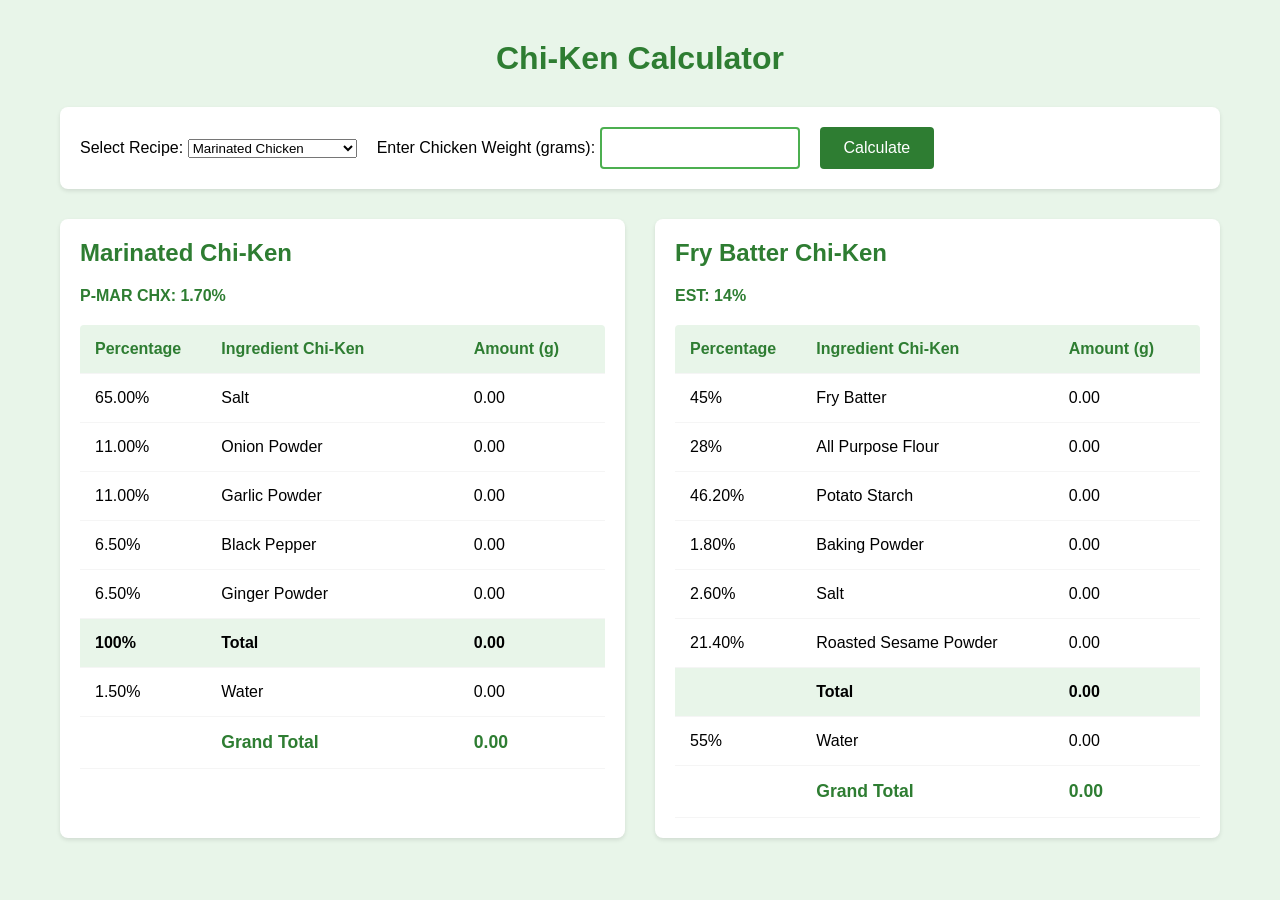
==== index.html @ 74b8fd9e "Add files via upload fix the bug" ====
<!DOCTYPE html>
<html lang="en">
<head>
    <meta charset="UTF-8">
    <meta name="viewport" content="width=device-width, initial-scale=1.0">
    <title>Marinade Calculator</title>
    <link rel="stylesheet" href="tst.css">
</head>
<body>
    <div class="container">
        <h1>Chi-Ken Calculator</h1>
        
        <div class="input-section">
            <div class="recipe-selector">
                <label for="recipe-type">Select Recipe:</label>
                <select id="recipe-type">
                    <option value="chicken">Marinated Chicken</option>
                    <option value="chicken-chop">Marinated Chicken Chop</option>
                </select>
            </div>
            <div class="weight-input">
                <label for="chicken-gram">Enter Chicken Weight (grams):</label>
                <input type="number" id="chicken-gram" min="0" step="1">
            </div>
            <button onclick="calculateAll()">Calculate</button>
        </div>

        <div class="results-container">
            <div class="result-section">
                <h2 id="recipe-title">Marinated Chicken</h2>
                <p class="est">P-MAR CHX: 1.70%</p>
                
                <div class="calculation-table">
                    <div class="row header">
                        <span>Percentage</span>
                        <span id="ingr">Ingredient</span>
                        <span>Amount (g)</span>
                    </div>
                    
                    <div class="row">
                        <span id="salt-percentage">58%</span>
                        <span>Salt</span>
                        <span id="salt">0.00</span>
                    </div>
                    <div class="row">
                        <span id="onion-percentage">12%</span>
                        <span>Onion Powder</span>
                        <span id="onion-powder">0.00</span>
                    </div>
                    <div class="row">
                        <span id="garlic-percentage">12%</span>
                        <span>Garlic Powder</span>
                        <span id="garlic-powder">0.00</span>
                    </div>
                    <div class="row">
                        <span id="pepper-percentage">8%</span>
                        <span>Black Pepper</span>
                        <span id="black-pepper">0.00</span>
                    </div>
                    <div class="row">
                        <span id="ginger-percentage">10%</span>
                        <span>Ginger Powder</span>
                        <span id="ginger-powder">0.00</span>
                    </div>
                    <div class="row total">
                        <span>100%</span>
                        <span>Total</span>
                        <span id="marinade-total">0.00</span>
                    </div>
                    <div class="row">
                        <span>1.50%</span>
                        <span>Water</span>
                        <span id="water1">0.00</span>
                    </div>
                    <div class="row grand-total">
                        <span></span>
                        <span>Grand Total</span>
                        <span id="marinade-grand-total">0.00</span>
                    </div>
                </div>
            </div>

            <div class="result-section">
                <h2 id="title">Fry Batter Procedure</h2>
                <p class="est">EST: 14%</p>
                <div class="calculation-table">
                    <div class="row header">
                        <span>Percentage</span>
                        <span id="ingrs">Ingredient</span>
                        <span>Amount (g)</span>
                    </div>
                    <div class="row">
                        <span>45%</span>
                        <span>Fry Batter</span>
                        <span id="fry-batter">0.00</span>
                    </div>
                    <div class="row">
                        <span>28%</span>
                        <span>All Purpose Flour</span>
                        <span id="flour">0.00</span>
                    </div>
                    <div class="row">
                        <span>46.20%</span>
                        <span>Potato Starch</span>
                        <span id="potato-starch">0.00</span>
                    </div>
                    <div class="row">
                        <span>1.80%</span>
                        <span>Baking Powder</span>
                        <span id="baking-powder">0.00</span>
                    </div>
                    <div class="row">
                        <span>2.60%</span>
                        <span>Salt</span>
                        <span id="salt2">0.00</span>
                    </div>
                    <div class="row">
                        <span>21.40%</span>
                        <span>Roasted Sesame Powder</span>
                        <span id="sesame-powder">0.00</span>
                    </div>
                    <div class="row total">
                        <span></span>
                        <span>Total</span>
                        <span id="batter-total">0.00</span>
                    </div>
                    <div class="row">
                        <span>55%</span>
                        <span>Water</span>
                        <span id="water2">0.00</span>
                    </div>
                    <div class="row grand-total">
                        <span></span>
                        <span>Grand Total</span>
                        <span id="batter-grand-total">0.00</span>
                    </div>
                </div>
            </div>
        </div>
    </div>
    <script src="tst.js"></script>
</body>
</html>
---- tst.css ----
:root {
    --primary-green: #2E7D32;
    --light-green: #4CAF50;
    --very-light-green: #E8F5E9;
    --white: #ffffff;
    --gray: #757575;
    --light-gray: #f5f5f5;
}

* {
    margin: 0;
    padding: 0;
    box-sizing: border-box;
    font-family: Arial, sans-serif;
}

body {
    background-color: var(--very-light-green);
    padding: 20px;
}

.container {
    max-width: 1200px;
    margin: 0 auto;
    padding: 20px;
}

h1 {
    color: var(--primary-green);
    text-align: center;
    margin-bottom: 30px;
}

h2 {
    color: var(--primary-green);
    margin-bottom: 20px;
}

.input-section {
    background-color: var(--white);
    padding: 20px;
    border-radius: 8px;
    box-shadow: 0 2px 4px rgba(0, 0, 0, 0.1);
    margin-bottom: 30px;
    display: flex;
    gap: 20px;
    align-items: center;
}

input[type="number"] {
    padding: 10px;
    border: 2px solid var(--light-green);
    border-radius: 4px;
    font-size: 16px;
    width: 200px;
}

button {
    background-color: var(--primary-green);
    color: var(--white);
    border: none;
    padding: 12px 24px;
    border-radius: 4px;
    cursor: pointer;
    font-size: 16px;
    transition: background-color 0.3s;
}

button:hover {
    background-color: var(--light-green);
}

.results-container {
    display: grid;
    grid-template-columns: repeat(auto-fit, minmax(500px, 1fr));
    gap: 30px;
}

.result-section {
    background-color: var(--white);
    padding: 20px;
    border-radius: 8px;
    box-shadow: 0 2px 4px rgba(0, 0, 0, 0.1);
}

.est {
    color: var(--primary-green);
    font-weight: bold;
    margin-bottom: 20px;
}

.calculation-table {
    width: 100%;
}

.row {
    display: grid;
    grid-template-columns: 1fr 2fr 1fr;
    padding: 10px;
    border-bottom: 1px solid var(--light-gray);
}

.row.header {
    font-weight: bold;
    background-color: var(--very-light-green);
    color: var(--primary-green);
    border-radius: 4px 4px 0 0;
}

.row span {
    padding: 5px;
}

.row.total {
    font-weight: bold;
    background-color: var(--very-light-green);
}

.row.grand-total {
    font-weight: bold;
    color: var(--primary-green);
    font-size: 1.1em;
}

@media (max-width: 768px) {
    .input-section {
        flex-direction: column;
    }
    
    input[type="number"] {
        width: 100%;
    }
    
    .results-container {
        grid-template-columns: 1fr;
    }
}
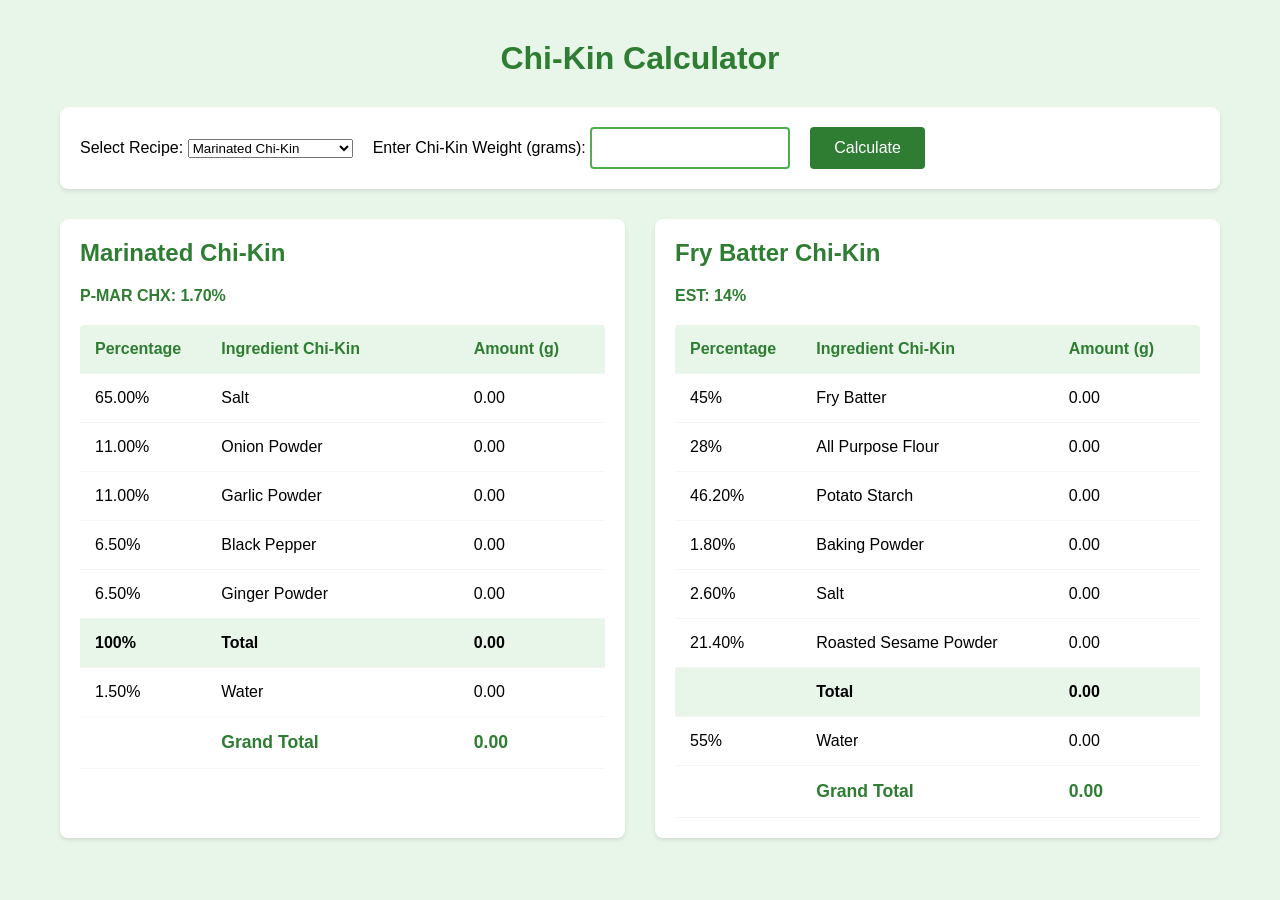
==== commit dead073b: "Add files via upload fix spelling" ====
--- a/index.html
+++ b/index.html
@@ -8,18 +8,18 @@
 </head>
 <body>
     <div class="container">
-        <h1>Chi-Ken Calculator</h1>
+        <h1>Chi-Kin Calculator</h1>
         
         <div class="input-section">
             <div class="recipe-selector">
                 <label for="recipe-type">Select Recipe:</label>
                 <select id="recipe-type">
-                    <option value="chicken">Marinated Chicken</option>
-                    <option value="chicken-chop">Marinated Chicken Chop</option>
+                    <option value="chicken">Marinated Chi-Kin</option>
+                    <option value="chicken-chop">Marinated Chi-Kin Chop</option>
                 </select>
             </div>
             <div class="weight-input">
-                <label for="chicken-gram">Enter Chicken Weight (grams):</label>
+                <label for="chicken-gram">Enter Chi-Kin Weight (grams):</label>
                 <input type="number" id="chicken-gram" min="0" step="1">
             </div>
             <button onclick="calculateAll()">Calculate</button>
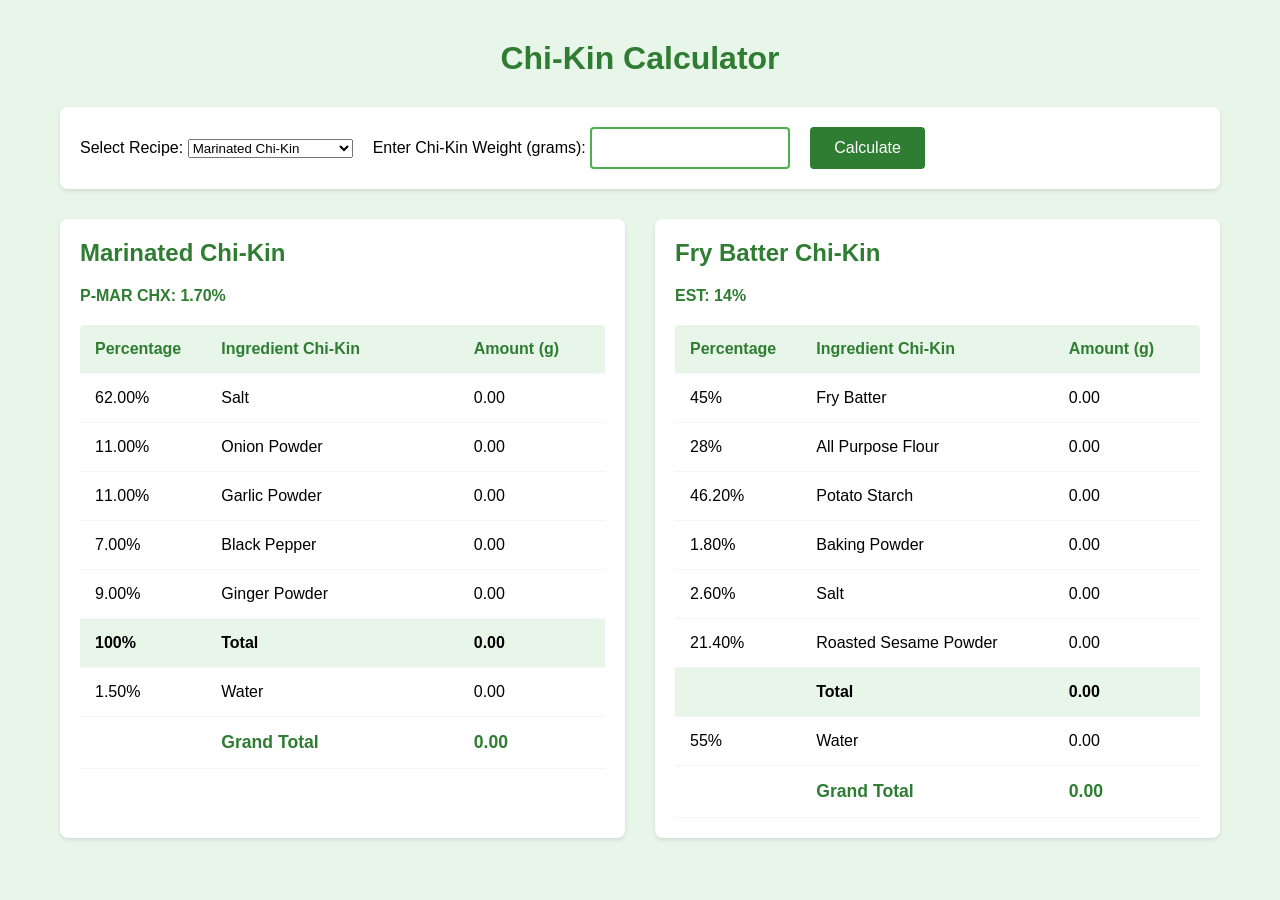
==== commit 24829be1: "Add files via upload" ====
--- a/index.html
+++ b/index.html
@@ -27,7 +27,7 @@
 
         <div class="results-container">
             <div class="result-section">
-                <h2 id="recipe-title">Marinated Chicken</h2>
+                <h2 id="recipe-title">Marinated Chi-kin</h2>
                 <p class="est">P-MAR CHX: 1.70%</p>
                 
                 <div class="calculation-table">
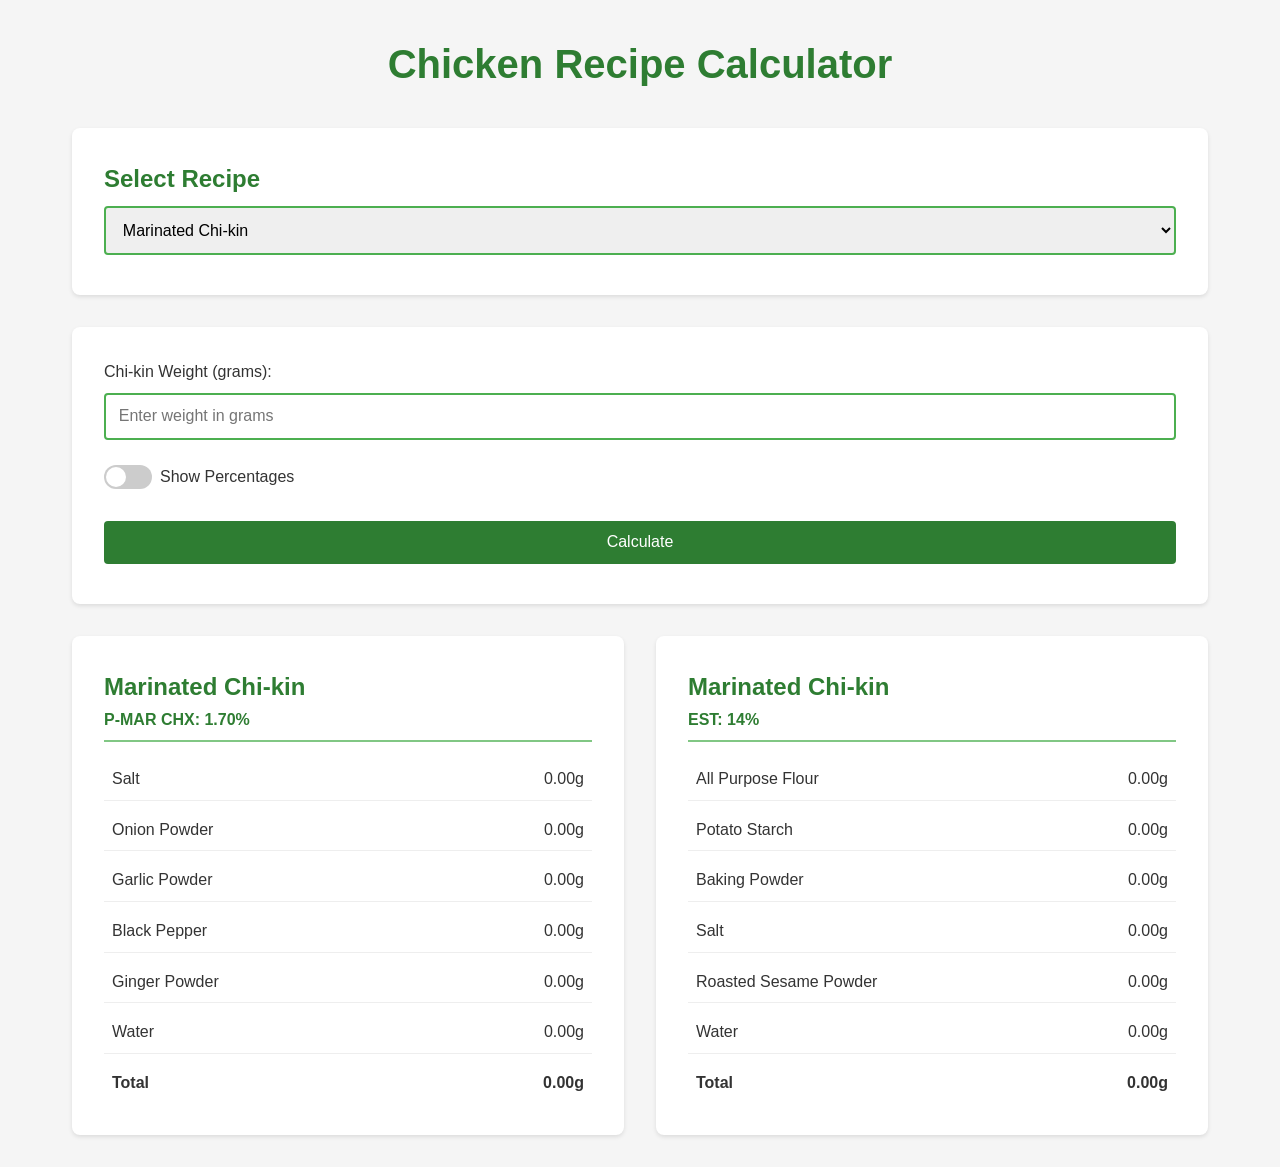
==== commit e380d00a: "Add files via upload" ====
--- a/index.html
+++ b/index.html
@@ -3,141 +3,56 @@
 <head>
     <meta charset="UTF-8">
     <meta name="viewport" content="width=device-width, initial-scale=1.0">
-    <title>Marinade Calculator</title>
-    <link rel="stylesheet" href="tst.css">
+    <title>Chi-kin Recipe Calculator</title>
+    <link rel="stylesheet" href="r.css">
 </head>
 <body>
     <div class="container">
-        <h1>Chi-Kin Calculator</h1>
+        <h1>Chicken Recipe Calculator</h1>
         
-        <div class="input-section">
-            <div class="recipe-selector">
-                <label for="recipe-type">Select Recipe:</label>
-                <select id="recipe-type">
-                    <option value="chicken">Marinated Chi-Kin</option>
-                    <option value="chicken-chop">Marinated Chi-Kin Chop</option>
-                </select>
-            </div>
-            <div class="weight-input">
-                <label for="chicken-gram">Enter Chi-Kin Weight (grams):</label>
-                <input type="number" id="chicken-gram" min="0" step="1">
-            </div>
-            <button onclick="calculateAll()">Calculate</button>
+        <div class="recipe-selector">
+            <h2>Select Recipe</h2>
+            <select id="recipeSelect">
+                <option value="marinated">Marinated Chi-kin</option>
+                <option value="chop">Marinated Chi-kin Chop</option>
+                <option value="soy">Soy Garlic</option>
+                <option value="spicy">Spicy Gochujang Sauce</option>
+            </select>
         </div>
 
-        <div class="results-container">
-            <div class="result-section">
-                <h2 id="recipe-title">Marinated Chi-kin</h2>
-                <p class="est">P-MAR CHX: 1.70%</p>
-                
-                <div class="calculation-table">
-                    <div class="row header">
-                        <span>Percentage</span>
-                        <span id="ingr">Ingredient</span>
-                        <span>Amount (g)</span>
-                    </div>
-                    
-                    <div class="row">
-                        <span id="salt-percentage">58%</span>
-                        <span>Salt</span>
-                        <span id="salt">0.00</span>
-                    </div>
-                    <div class="row">
-                        <span id="onion-percentage">12%</span>
-                        <span>Onion Powder</span>
-                        <span id="onion-powder">0.00</span>
-                    </div>
-                    <div class="row">
-                        <span id="garlic-percentage">12%</span>
-                        <span>Garlic Powder</span>
-                        <span id="garlic-powder">0.00</span>
-                    </div>
-                    <div class="row">
-                        <span id="pepper-percentage">8%</span>
-                        <span>Black Pepper</span>
-                        <span id="black-pepper">0.00</span>
-                    </div>
-                    <div class="row">
-                        <span id="ginger-percentage">10%</span>
-                        <span>Ginger Powder</span>
-                        <span id="ginger-powder">0.00</span>
-                    </div>
-                    <div class="row total">
-                        <span>100%</span>
-                        <span>Total</span>
-                        <span id="marinade-total">0.00</span>
-                    </div>
-                    <div class="row">
-                        <span>1.50%</span>
-                        <span>Water</span>
-                        <span id="water1">0.00</span>
-                    </div>
-                    <div class="row grand-total">
-                        <span></span>
-                        <span>Grand Total</span>
-                        <span id="marinade-grand-total">0.00</span>
-                    </div>
-                </div>
+        <div class="input-section">
+            <label for="chickenWeight">Chi-kin Weight (grams):</label>
+            <input type="number" id="chickenWeight" min="1" placeholder="Enter weight in grams">
+            <div class="toggle-container">
+                <label class="toggle">
+                    <input type="checkbox" id="showPercentages">
+                    <span class="slider"></span>
+                    Show Percentages
+                </label>
             </div>
+            <button id="calculateBtn">Calculate</button>
+        </div>
 
-            <div class="result-section">
-                <h2 id="title">Fry Batter Procedure</h2>
-                <p class="est">EST: 14%</p>
-                <div class="calculation-table">
-                    <div class="row header">
-                        <span>Percentage</span>
-                        <span id="ingrs">Ingredient</span>
-                        <span>Amount (g)</span>
-                    </div>
-                    <div class="row">
-                        <span>45%</span>
-                        <span>Fry Batter</span>
-                        <span id="fry-batter">0.00</span>
-                    </div>
-                    <div class="row">
-                        <span>28%</span>
-                        <span>All Purpose Flour</span>
-                        <span id="flour">0.00</span>
-                    </div>
-                    <div class="row">
-                        <span>46.20%</span>
-                        <span>Potato Starch</span>
-                        <span id="potato-starch">0.00</span>
-                    </div>
-                    <div class="row">
-                        <span>1.80%</span>
-                        <span>Baking Powder</span>
-                        <span id="baking-powder">0.00</span>
-                    </div>
-                    <div class="row">
-                        <span>2.60%</span>
-                        <span>Salt</span>
-                        <span id="salt2">0.00</span>
-                    </div>
-                    <div class="row">
-                        <span>21.40%</span>
-                        <span>Roasted Sesame Powder</span>
-                        <span id="sesame-powder">0.00</span>
-                    </div>
-                    <div class="row total">
-                        <span></span>
-                        <span>Total</span>
-                        <span id="batter-total">0.00</span>
-                    </div>
-                    <div class="row">
-                        <span>55%</span>
-                        <span>Water</span>
-                        <span id="water2">0.00</span>
-                    </div>
-                    <div class="row grand-total">
-                        <span></span>
-                        <span>Grand Total</span>
-                        <span id="batter-grand-total">0.00</span>
-                    </div>
-                </div>
+        <div class="results" id="results">
+            <div class="result-card marinade-section" id="marinade">
+                <h2 id="marinadeTitle">Marinade</h2>
+                <h4>P-MAR CHX: 1.70%</h4>
+                <div class="ingredients"></div>
+            </div>
+        
+            <div class="result-card marinade-section" id="fryBatter">
+                <h2 id="fryBatterTitle">Fry Batter</h2>
+                <h4>EST: 14%</h4>
+                <div class="ingredients"></div>
+            </div>
+        
+            <div class="result-card sauce-section" id="sauce">
+                <h2 id="sauceTitle"></h2>
+                <h4>EST: 10%</h4>
+                <div class="ingredients"></div>
             </div>
         </div>
-    </div>
-    <script src="tst.js"></script>
+        
+    <script src="r.js"></script>
 </body>
-</html>
+</html>
--- a/r.css
+++ b/r.css
@@ -0,0 +1,189 @@
+:root {
+    --primary-green: #2e7d32;
+    --light-green: #4caf50;
+    --lighter-green: #81c784;
+    --white: #ffffff;
+    --off-white: #f5f5f5;
+    --text-dark: #333333;
+}
+
+* {
+    margin: 0;
+    padding: 0;
+    box-sizing: border-box;
+    font-family: 'Segoe UI', Tahoma, Geneva, Verdana, sans-serif;
+}
+
+body {
+    background-color: var(--off-white);
+    color: var(--text-dark);
+    line-height: 1.6;
+}
+
+.container {
+    max-width: 1200px;
+    margin: 0 auto;
+    padding: 2rem;
+}
+
+h1 {
+    color: var(--primary-green);
+    text-align: center;
+    margin-bottom: 2rem;
+    font-size: 2.5rem;
+}
+
+h2 {
+    color: var(--primary-green);
+    
+}
+
+.recipe-selector {
+    background-color: var(--white);
+    padding: 2rem;
+    border-radius: 8px;
+    box-shadow: 0 2px 4px rgba(0,0,0,0.1);
+    margin-bottom: 2rem;
+}
+
+select, input, button {
+    width: 100%;
+    padding: 0.8rem;
+    margin: 0.5rem 0;
+    border: 2px solid var(--light-green);
+    border-radius: 4px;
+    font-size: 1rem;
+}
+
+select:focus, input:focus {
+    outline: none;
+    border-color: var(--primary-green);
+}
+
+button {
+    background-color: var(--primary-green);
+    color: var(--white);
+    border: none;
+    cursor: pointer;
+    transition: background-color 0.3s ease;
+}
+
+button:hover {
+    background-color: var(--light-green);
+}
+
+.input-section {
+    background-color: var(--white);
+    padding: 2rem;
+    border-radius: 8px;
+    box-shadow: 0 2px 4px rgba(0,0,0,0.1);
+    margin-bottom: 2rem;
+}
+
+.toggle-container {
+    margin: 1rem 0;
+}
+
+.toggle {
+    display: inline-flex;
+    align-items: center;
+    cursor: pointer;
+    gap: 0.5rem;
+}
+
+.toggle input {
+    display: none;
+}
+
+.slider {
+    position: relative;
+    width: 48px;
+    height: 24px;
+    background-color: #ccc;
+    border-radius: 24px;
+    transition: 0.3s;
+}
+
+.slider:before {
+    position: absolute;
+    content: "";
+    height: 20px;
+    width: 20px;
+    left: 2px;
+    bottom: 2px;
+    background-color: var(--white);
+    border-radius: 50%;
+    transition: 0.3s;
+}
+
+.toggle input:checked + .slider {
+    background-color: var(--primary-green);
+}
+
+.toggle input:checked + .slider:before {
+    transform: translateX(24px);
+}
+
+.results {
+    display: grid;
+    grid-template-columns: repeat(auto-fit, minmax(300px, 1fr));
+    gap: 2rem;
+}
+
+.result-card {
+    background-color: var(--white);
+    padding: 2rem;
+    border-radius: 8px;
+    box-shadow: 0 2px 4px rgba(0,0,0,0.1);
+    display: none;
+}
+
+.result-card.visible {
+    display: block;
+}
+
+.result-card h3 {
+    color: var(--primary-green);
+    margin-bottom: 1rem;
+    padding-bottom: 0.5rem;
+    border-bottom: 2px solid var(--lighter-green);
+}
+.result-card h4 {
+    color: var(--primary-green);
+    margin-bottom: 1rem;
+    padding-bottom: 0.5rem;
+    border-bottom: 2px solid var(--lighter-green);
+}
+
+.ingredients {
+    display: flex;
+    flex-direction: column;
+    gap: 0.5rem;
+}
+
+.ingredient-row {
+    display: flex;
+    justify-content: space-between;
+    padding: 0.5rem;
+    border-bottom: 1px solid #eee;
+}
+
+.ingredient-row:last-child {
+    border-bottom: none;
+    font-weight: bold;
+}
+
+.ingredient-row .percentage {
+    color: var(--primary-green);
+    margin-right: 1rem;
+}
+
+@media (max-width: 768px) {
+    .container {
+        padding: 1rem;
+    }
+    
+    .results {
+        grid-template-columns: 1fr;
+    }
+}
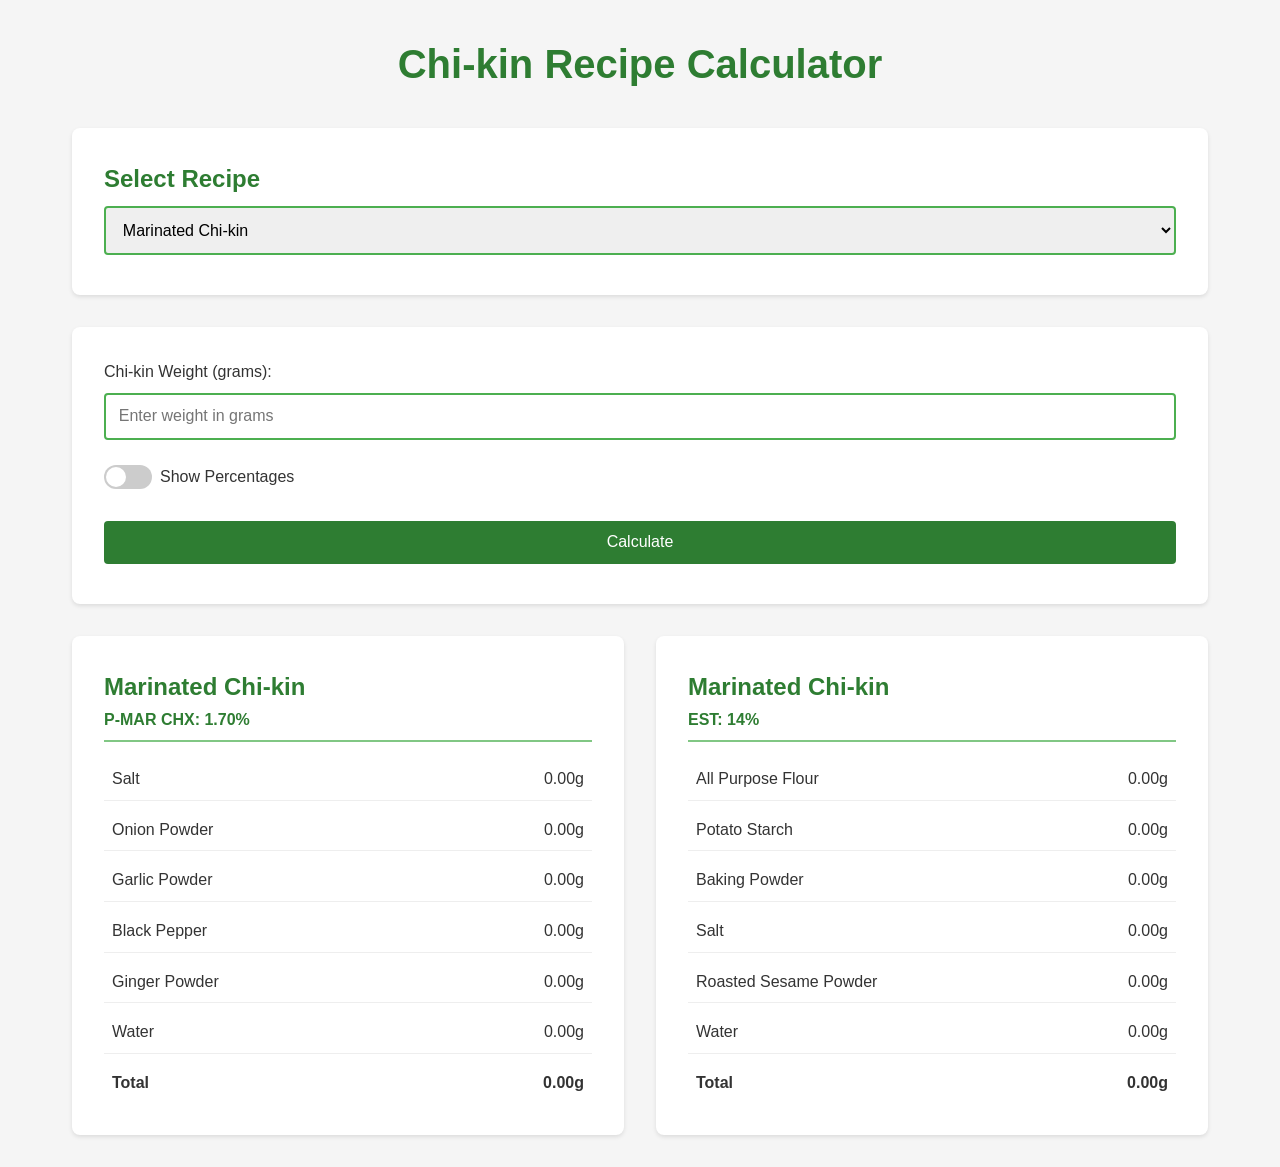
==== commit 27f2a79f: "Update index.html" ====
--- a/index.html
+++ b/index.html
@@ -3,12 +3,12 @@
 <head>
     <meta charset="UTF-8">
     <meta name="viewport" content="width=device-width, initial-scale=1.0">
-    <title>Chi-kin Recipe Calculator</title>
+    <title>Chi-kin Calculator</title>
     <link rel="stylesheet" href="r.css">
 </head>
 <body>
     <div class="container">
-        <h1>Chicken Recipe Calculator</h1>
+        <h1>Chi-kin Recipe Calculator</h1>
         
         <div class="recipe-selector">
             <h2>Select Recipe</h2>
@@ -55,4 +55,4 @@
         
     <script src="r.js"></script>
 </body>
-</html>+</html>
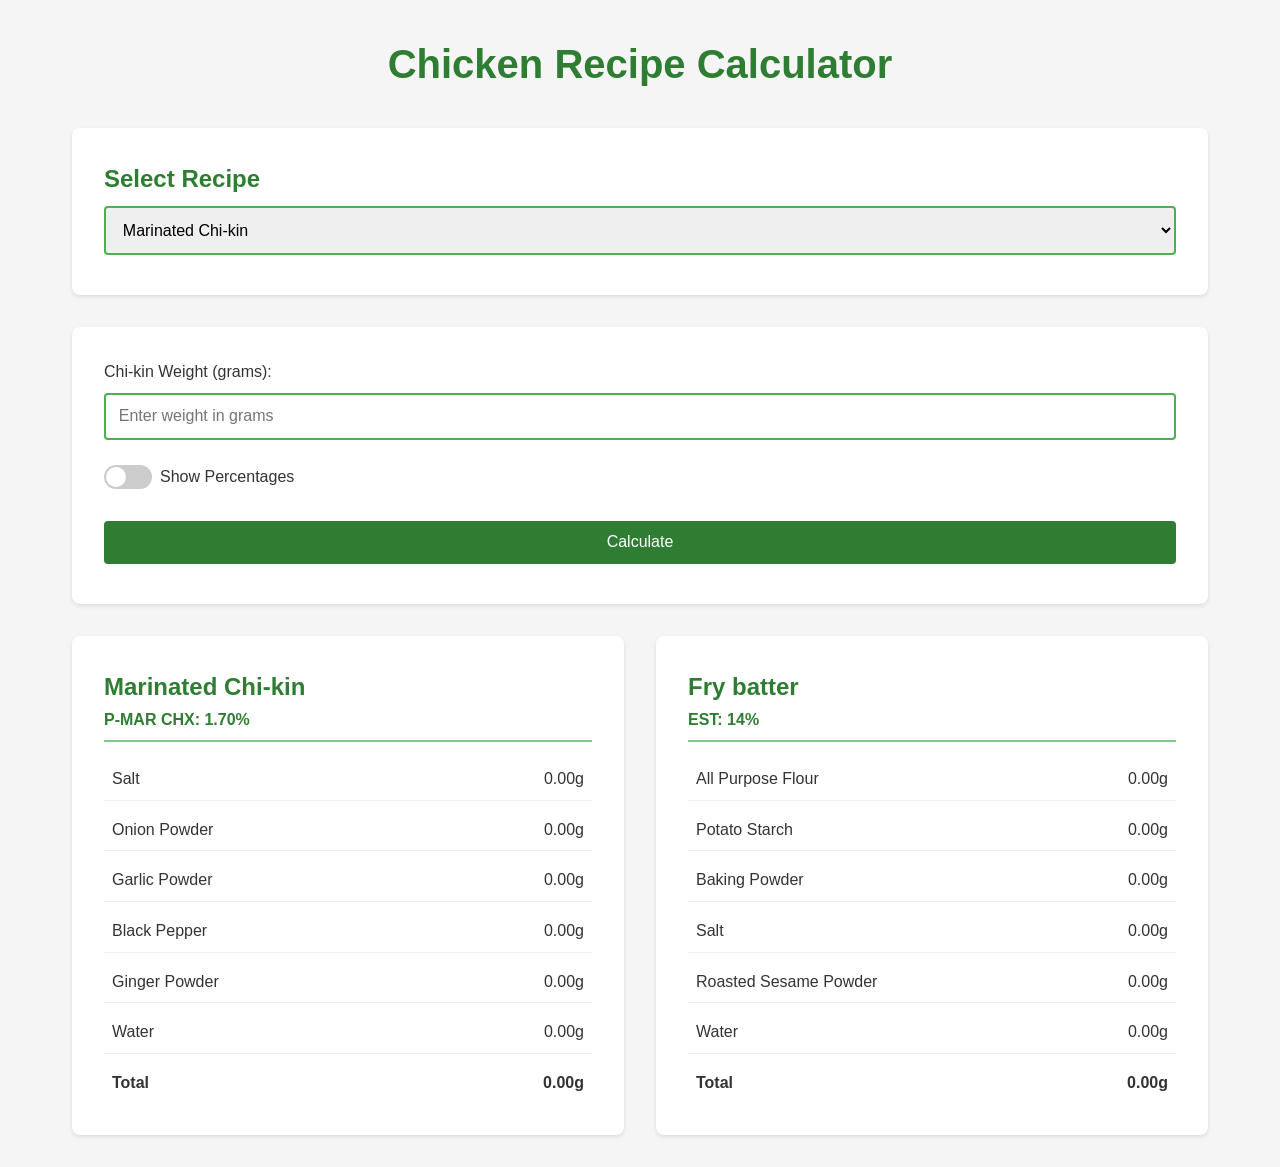
==== commit bd99ec29: "Add files via upload" ====
--- a/index.html
+++ b/index.html
@@ -3,12 +3,12 @@
 <head>
     <meta charset="UTF-8">
     <meta name="viewport" content="width=device-width, initial-scale=1.0">
-    <title>Chi-kin Calculator</title>
+    <title>Chi-kin Recipe Calculator</title>
     <link rel="stylesheet" href="r.css">
 </head>
 <body>
     <div class="container">
-        <h1>Chi-kin Recipe Calculator</h1>
+        <h1>Chicken Recipe Calculator</h1>
         
         <div class="recipe-selector">
             <h2>Select Recipe</h2>
@@ -48,11 +48,11 @@
         
             <div class="result-card sauce-section" id="sauce">
                 <h2 id="sauceTitle"></h2>
-                <h4>EST: 10%</h4>
+                <h4 id="est11"></h4>
                 <div class="ingredients"></div>
             </div>
         </div>
         
     <script src="r.js"></script>
 </body>
-</html>
+</html>
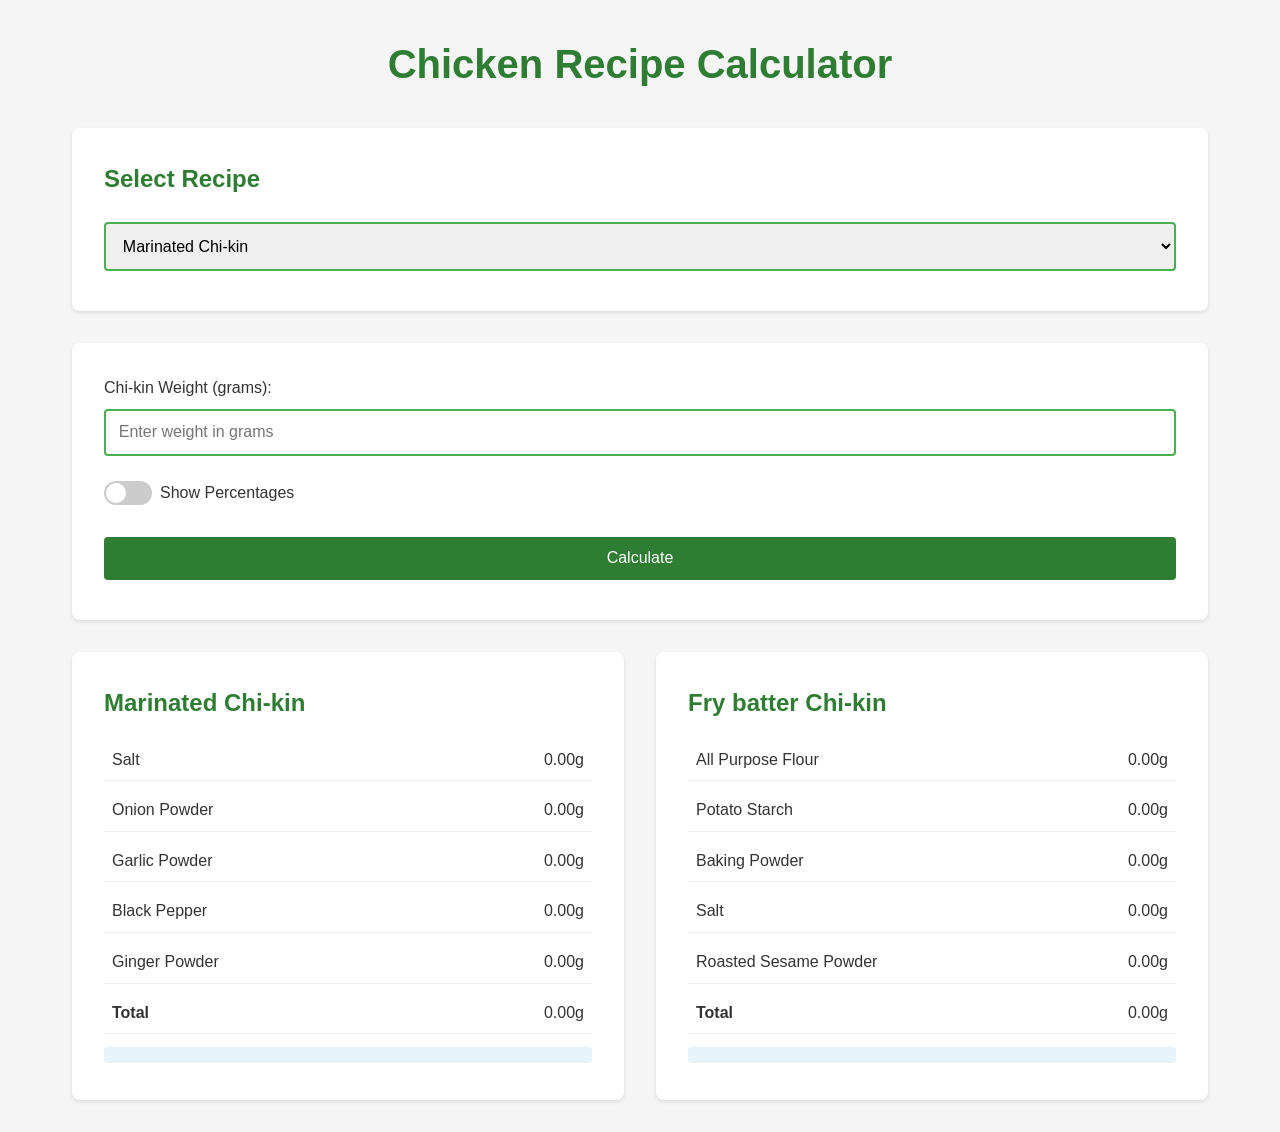
==== commit 5790ffcc: "Add files via upload update formula" ====
--- a/index.html
+++ b/index.html
@@ -35,22 +35,23 @@
 
         <div class="results" id="results">
             <div class="result-card marinade-section" id="marinade">
-                <h2 id="marinadeTitle">Marinade</h2>
-                <h4>P-MAR CHX: 1.70%</h4>
+                <h2 id="marinadeTitle">Marinade Chi-kin</h2>
+                <h4 class="percentage-only">P-MAR CHX: 1.70%</h4>
                 <div class="ingredients"></div>
             </div>
-        
+            
             <div class="result-card marinade-section" id="fryBatter">
-                <h2 id="fryBatterTitle">Fry Batter</h2>
-                <h4>EST: 14%</h4>
+                <h2 id="fryBatterTitle">Fry Batter Chi-kin</h2>
+                <h4 class="percentage-only">EST: 14%</h4>
                 <div class="ingredients"></div>
             </div>
-        
+            
             <div class="result-card sauce-section" id="sauce">
                 <h2 id="sauceTitle"></h2>
-                <h4 id="est11"></h4>
+                <h4 id="est11" class="percentage-only"></h4>
                 <div class="ingredients"></div>
             </div>
+            
         </div>
         
     <script src="r.js"></script>
--- a/r.css
+++ b/r.css
@@ -35,7 +35,7 @@
 
 h2 {
     color: var(--primary-green);
-    
+    margin-bottom: 1rem;
 }
 
 .recipe-selector {
@@ -177,6 +177,15 @@
     color: var(--primary-green);
     margin-right: 1rem;
 }
+.ingredient-row.empty-bar {
+    height: 15px; /* Adjust the height as needed */
+    background-color: rgba(173, 216, 230, 0.3); /* Light transparent blue */
+    margin: 5px 0; /* Add some spacing above and below */
+    border-radius: 4px; /* Optional: make it rounded */
+}
+
+
+
 
 @media (max-width: 768px) {
     .container {
@@ -186,4 +195,5 @@
     .results {
         grid-template-columns: 1fr;
     }
-}+}
+
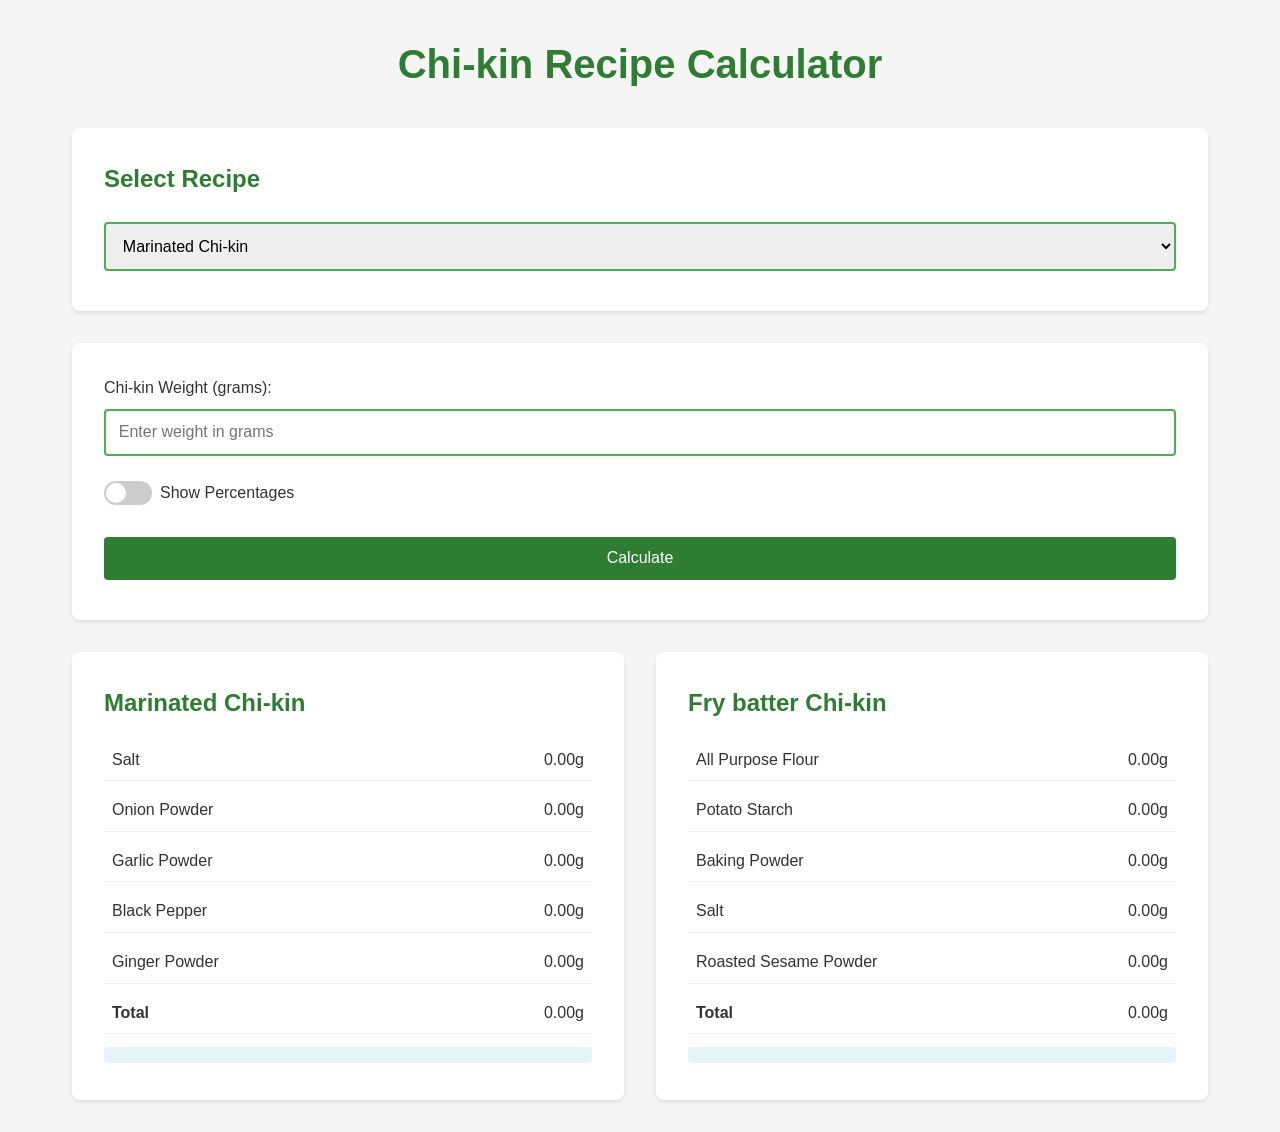
==== commit f225c1a8: "Add files via upload" ====
--- a/index.html
+++ b/index.html
@@ -8,7 +8,7 @@
 </head>
 <body>
     <div class="container">
-        <h1>Chicken Recipe Calculator</h1>
+        <h1>Chi-kin Recipe Calculator</h1>
         
         <div class="recipe-selector">
             <h2>Select Recipe</h2>
